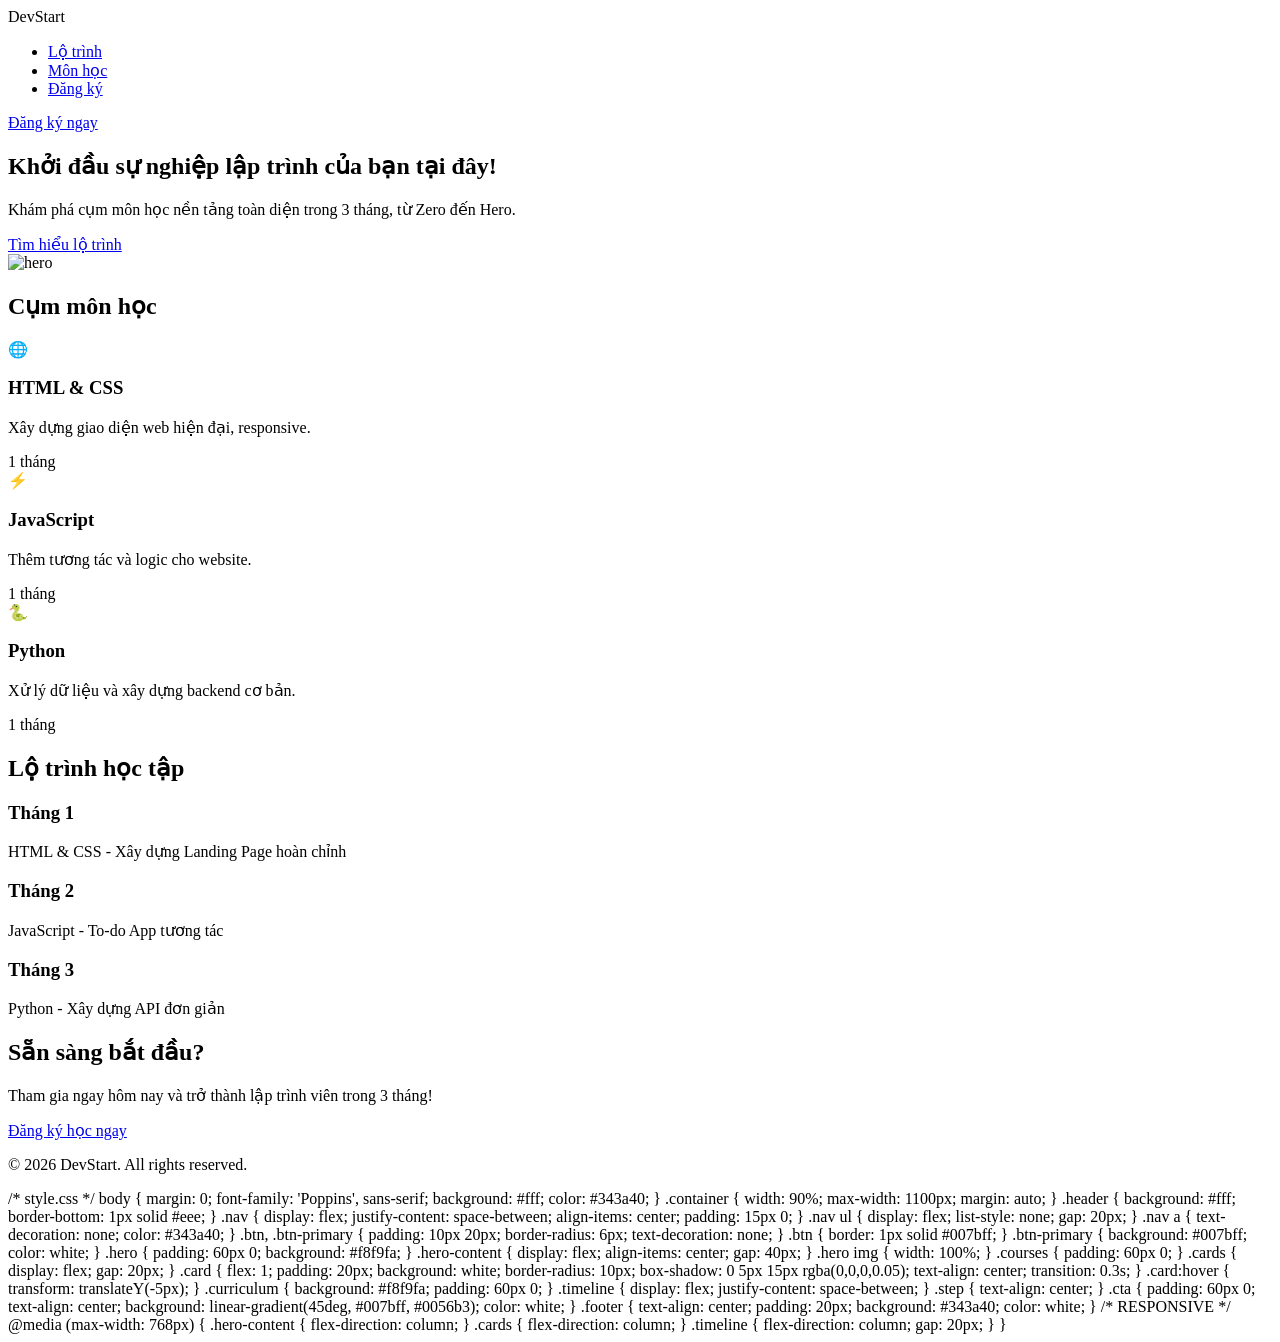
==== landingpage.html @ b5700e12 "finalassessment" ====
<!-- index.html -->
<!DOCTYPE html>
<html lang="vi">
<head>
  <meta charset="UTF-8">
  <meta name="viewport" content="width=device-width, initial-scale=1.0">
  <title>Landing Page - Lập trình cho người mới</title>
  <link href="https://fonts.googleapis.com/css2?family=Poppins:wght@300;400;600&display=swap" rel="stylesheet">
  <link rel="stylesheet" href="style.css">
</head>
<body>

<!-- HEADER -->
<header class="header">
  <div class="container nav">
    <div class="logo">DevStart</div>
    <nav>
      <ul>
        <li><a href="#curriculum">Lộ trình</a></li>
        <li><a href="#courses">Môn học</a></li>
        <li><a href="#cta">Đăng ký</a></li>
      </ul>
    </nav>
    <a href="#cta" class="btn">Đăng ký ngay</a>
  </div>
</header>

<!-- HERO -->
<section class="hero">
  <div class="container hero-content">
    <div class="text">
      <h1>Khởi đầu sự nghiệp lập trình của bạn tại đây!</h1>
      <p>Khám phá cụm môn học nền tảng toàn diện trong 3 tháng, từ Zero đến Hero.</p>
      <a href="#curriculum" class="btn-primary">Tìm hiểu lộ trình</a>
    </div>
    <div class="image">
      <img src="https://via.placeholder.com/500" alt="hero">
    </div>
  </div>
</section>

<!-- COURSES -->
<section id="courses" class="courses">
  <div class="container">
    <h2>Cụm môn học</h2>
    <div class="cards">
      <div class="card">
        <div class="icon">🌐</div>
        <h3>HTML & CSS</h3>
        <p>Xây dựng giao diện web hiện đại, responsive.</p>
        <span>1 tháng</span>
      </div>
      <div class="card">
        <div class="icon">⚡</div>
        <h3>JavaScript</h3>
        <p>Thêm tương tác và logic cho website.</p>
        <span>1 tháng</span>
      </div>
      <div class="card">
        <div class="icon">🐍</div>
        <h3>Python</h3>
        <p>Xử lý dữ liệu và xây dựng backend cơ bản.</p>
        <span>1 tháng</span>
      </div>
    </div>
  </div>
</section>

<!-- CURRICULUM -->
<section id="curriculum" class="curriculum">
  <div class="container">
    <h2>Lộ trình học tập</h2>
    <div class="timeline">
      <div class="step">
        <h3>Tháng 1</h3>
        <p>HTML & CSS - Xây dựng Landing Page hoàn chỉnh</p>
      </div>
      <div class="step">
        <h3>Tháng 2</h3>
        <p>JavaScript - To-do App tương tác</p>
      </div>
      <div class="step">
        <h3>Tháng 3</h3>
        <p>Python - Xây dựng API đơn giản</p>
      </div>
    </div>
  </div>
</section>

<!-- CTA -->
<section id="cta" class="cta">
  <div class="container">
    <h2>Sẵn sàng bắt đầu?</h2>
    <p>Tham gia ngay hôm nay và trở thành lập trình viên trong 3 tháng!</p>
    <a href="#" class="btn-primary">Đăng ký học ngay</a>
  </div>
</section>

<!-- FOOTER -->
<footer class="footer">
  <p>© 2026 DevStart. All rights reserved.</p>
</footer>

</body>
</html>

/* style.css */
body {
  margin: 0;
  font-family: 'Poppins', sans-serif;
  background: #fff;
  color: #343a40;
}

.container {
  width: 90%;
  max-width: 1100px;
  margin: auto;
}

.header {
  background: #fff;
  border-bottom: 1px solid #eee;
}

.nav {
  display: flex;
  justify-content: space-between;
  align-items: center;
  padding: 15px 0;
}

.nav ul {
  display: flex;
  list-style: none;
  gap: 20px;
}

.nav a {
  text-decoration: none;
  color: #343a40;
}

.btn, .btn-primary {
  padding: 10px 20px;
  border-radius: 6px;
  text-decoration: none;
}

.btn {
  border: 1px solid #007bff;
}

.btn-primary {
  background: #007bff;
  color: white;
}

.hero {
  padding: 60px 0;
  background: #f8f9fa;
}

.hero-content {
  display: flex;
  align-items: center;
  gap: 40px;
}

.hero img {
  width: 100%;
}

.courses {
  padding: 60px 0;
}

.cards {
  display: flex;
  gap: 20px;
}

.card {
  flex: 1;
  padding: 20px;
  background: white;
  border-radius: 10px;
  box-shadow: 0 5px 15px rgba(0,0,0,0.05);
  text-align: center;
  transition: 0.3s;
}

.card:hover {
  transform: translateY(-5px);
}

.curriculum {
  background: #f8f9fa;
  padding: 60px 0;
}

.timeline {
  display: flex;
  justify-content: space-between;
}

.step {
  text-align: center;
}

.cta {
  padding: 60px 0;
  text-align: center;
  background: linear-gradient(45deg, #007bff, #0056b3);
  color: white;
}

.footer {
  text-align: center;
  padding: 20px;
  background: #343a40;
  color: white;
}

/* RESPONSIVE */
@media (max-width: 768px) {
  .hero-content {
    flex-direction: column;
  }

  .cards {
    flex-direction: column;
  }

  .timeline {
    flex-direction: column;
    gap: 20px;
  }
}
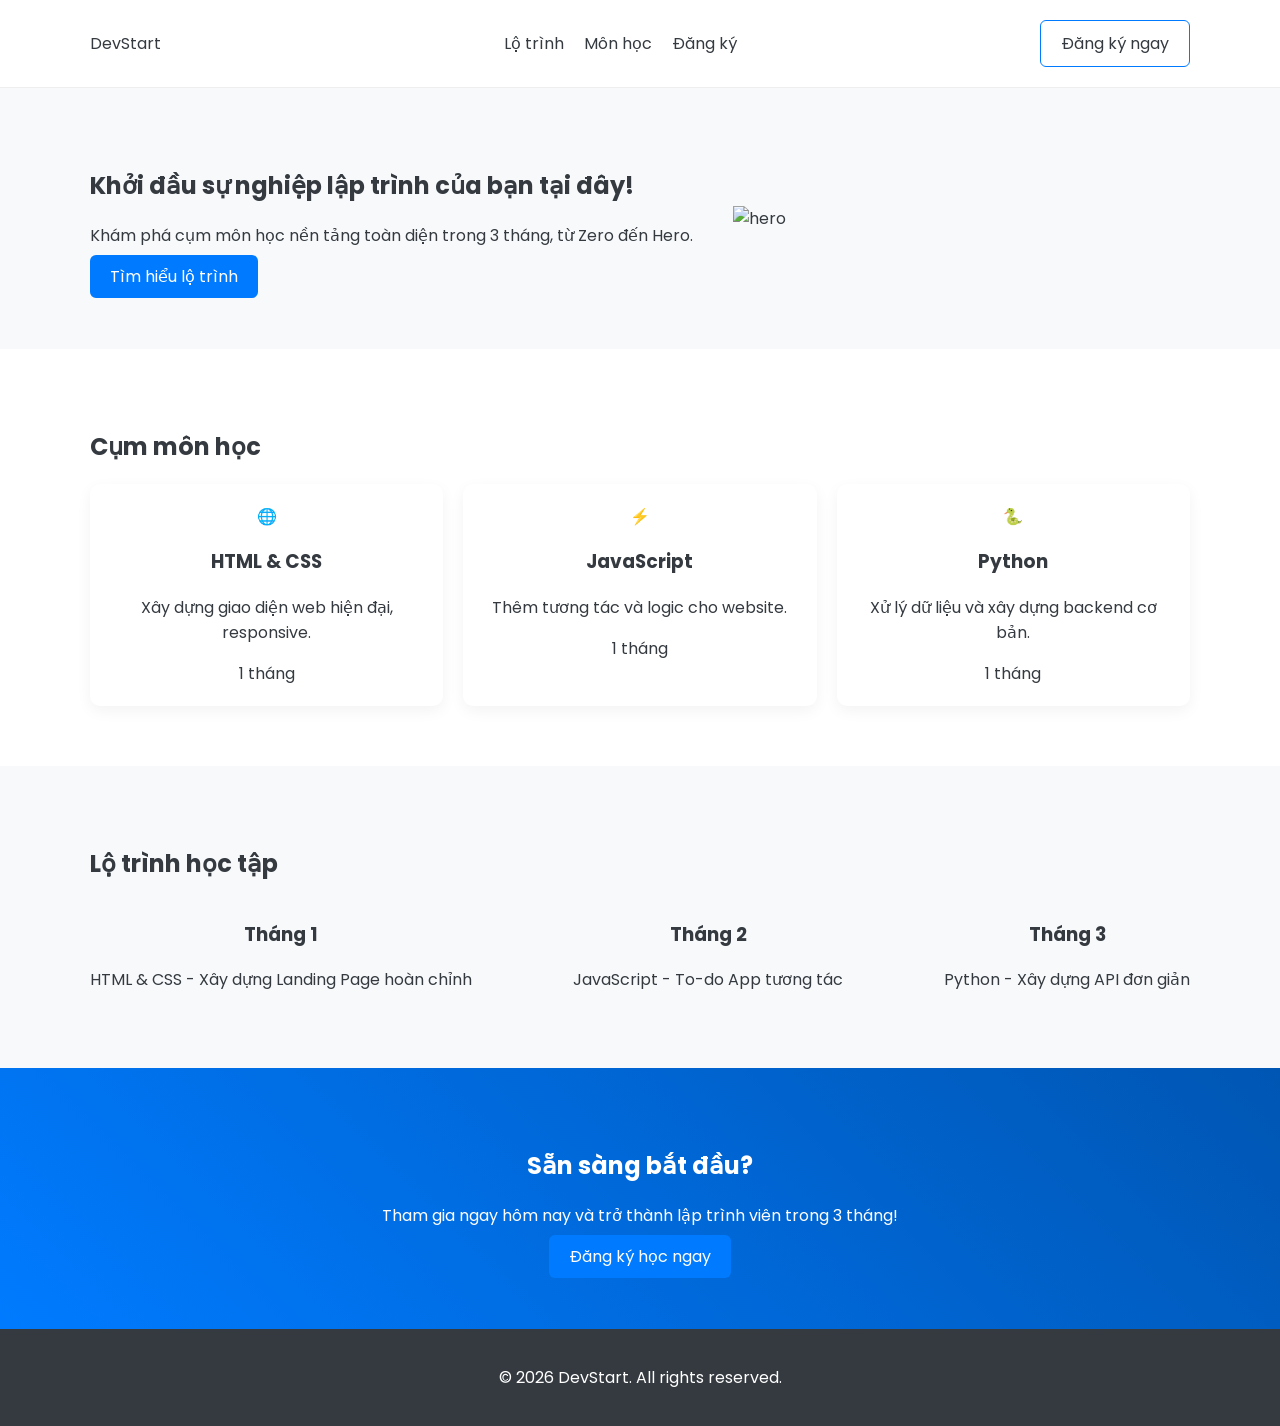
==== commit 14b326f5: "final" ====
--- a/landingpage.html
+++ b/landingpage.html
@@ -104,136 +104,3 @@
 </body>
 </html>
 
-/* style.css */
-body {
-  margin: 0;
-  font-family: 'Poppins', sans-serif;
-  background: #fff;
-  color: #343a40;
-}
-
-.container {
-  width: 90%;
-  max-width: 1100px;
-  margin: auto;
-}
-
-.header {
-  background: #fff;
-  border-bottom: 1px solid #eee;
-}
-
-.nav {
-  display: flex;
-  justify-content: space-between;
-  align-items: center;
-  padding: 15px 0;
-}
-
-.nav ul {
-  display: flex;
-  list-style: none;
-  gap: 20px;
-}
-
-.nav a {
-  text-decoration: none;
-  color: #343a40;
-}
-
-.btn, .btn-primary {
-  padding: 10px 20px;
-  border-radius: 6px;
-  text-decoration: none;
-}
-
-.btn {
-  border: 1px solid #007bff;
-}
-
-.btn-primary {
-  background: #007bff;
-  color: white;
-}
-
-.hero {
-  padding: 60px 0;
-  background: #f8f9fa;
-}
-
-.hero-content {
-  display: flex;
-  align-items: center;
-  gap: 40px;
-}
-
-.hero img {
-  width: 100%;
-}
-
-.courses {
-  padding: 60px 0;
-}
-
-.cards {
-  display: flex;
-  gap: 20px;
-}
-
-.card {
-  flex: 1;
-  padding: 20px;
-  background: white;
-  border-radius: 10px;
-  box-shadow: 0 5px 15px rgba(0,0,0,0.05);
-  text-align: center;
-  transition: 0.3s;
-}
-
-.card:hover {
-  transform: translateY(-5px);
-}
-
-.curriculum {
-  background: #f8f9fa;
-  padding: 60px 0;
-}
-
-.timeline {
-  display: flex;
-  justify-content: space-between;
-}
-
-.step {
-  text-align: center;
-}
-
-.cta {
-  padding: 60px 0;
-  text-align: center;
-  background: linear-gradient(45deg, #007bff, #0056b3);
-  color: white;
-}
-
-.footer {
-  text-align: center;
-  padding: 20px;
-  background: #343a40;
-  color: white;
-}
-
-/* RESPONSIVE */
-@media (max-width: 768px) {
-  .hero-content {
-    flex-direction: column;
-  }
-
-  .cards {
-    flex-direction: column;
-  }
-
-  .timeline {
-    flex-direction: column;
-    gap: 20px;
-  }
-}
--- a/style.css
+++ b/style.css
@@ -0,0 +1,133 @@
+/* style.css */
+body {
+  margin: 0;
+  font-family: 'Poppins', sans-serif;
+  background: #fff;
+  color: #343a40;
+}
+
+.container {
+  width: 90%;
+  max-width: 1100px;
+  margin: auto;
+}
+
+.header {
+  background: #fff;
+  border-bottom: 1px solid #eee;
+}
+
+.nav {
+  display: flex;
+  justify-content: space-between;
+  align-items: center;
+  padding: 15px 0;
+}
+
+.nav ul {
+  display: flex;
+  list-style: none;
+  gap: 20px;
+}
+
+.nav a {
+  text-decoration: none;
+  color: #343a40;
+}
+
+.btn, .btn-primary {
+  padding: 10px 20px;
+  border-radius: 6px;
+  text-decoration: none;
+}
+
+.btn {
+  border: 1px solid #007bff;
+}
+
+.btn-primary {
+  background: #007bff;
+  color: white;
+}
+
+.hero {
+  padding: 60px 0;
+  background: #f8f9fa;
+}
+
+.hero-content {
+  display: flex;
+  align-items: center;
+  gap: 40px;
+}
+
+.hero img {
+  width: 100%;
+}
+
+.courses {
+  padding: 60px 0;
+}
+
+.cards {
+  display: flex;
+  gap: 20px;
+}
+
+.card {
+  flex: 1;
+  padding: 20px;
+  background: white;
+  border-radius: 10px;
+  box-shadow: 0 5px 15px rgba(0,0,0,0.05);
+  text-align: center;
+  transition: 0.3s;
+}
+
+.card:hover {
+  transform: translateY(-5px);
+}
+
+.curriculum {
+  background: #f8f9fa;
+  padding: 60px 0;
+}
+
+.timeline {
+  display: flex;
+  justify-content: space-between;
+}
+
+.step {
+  text-align: center;
+}
+
+.cta {
+  padding: 60px 0;
+  text-align: center;
+  background: linear-gradient(45deg, #007bff, #0056b3);
+  color: white;
+}
+
+.footer {
+  text-align: center;
+  padding: 20px;
+  background: #343a40;
+  color: white;
+}
+
+/* RESPONSIVE */
+@media (max-width: 768px) {
+  .hero-content {
+    flex-direction: column;
+  }
+
+  .cards {
+    flex-direction: column;
+  }
+
+  .timeline {
+    flex-direction: column;
+    gap: 20px;
+  }
+}
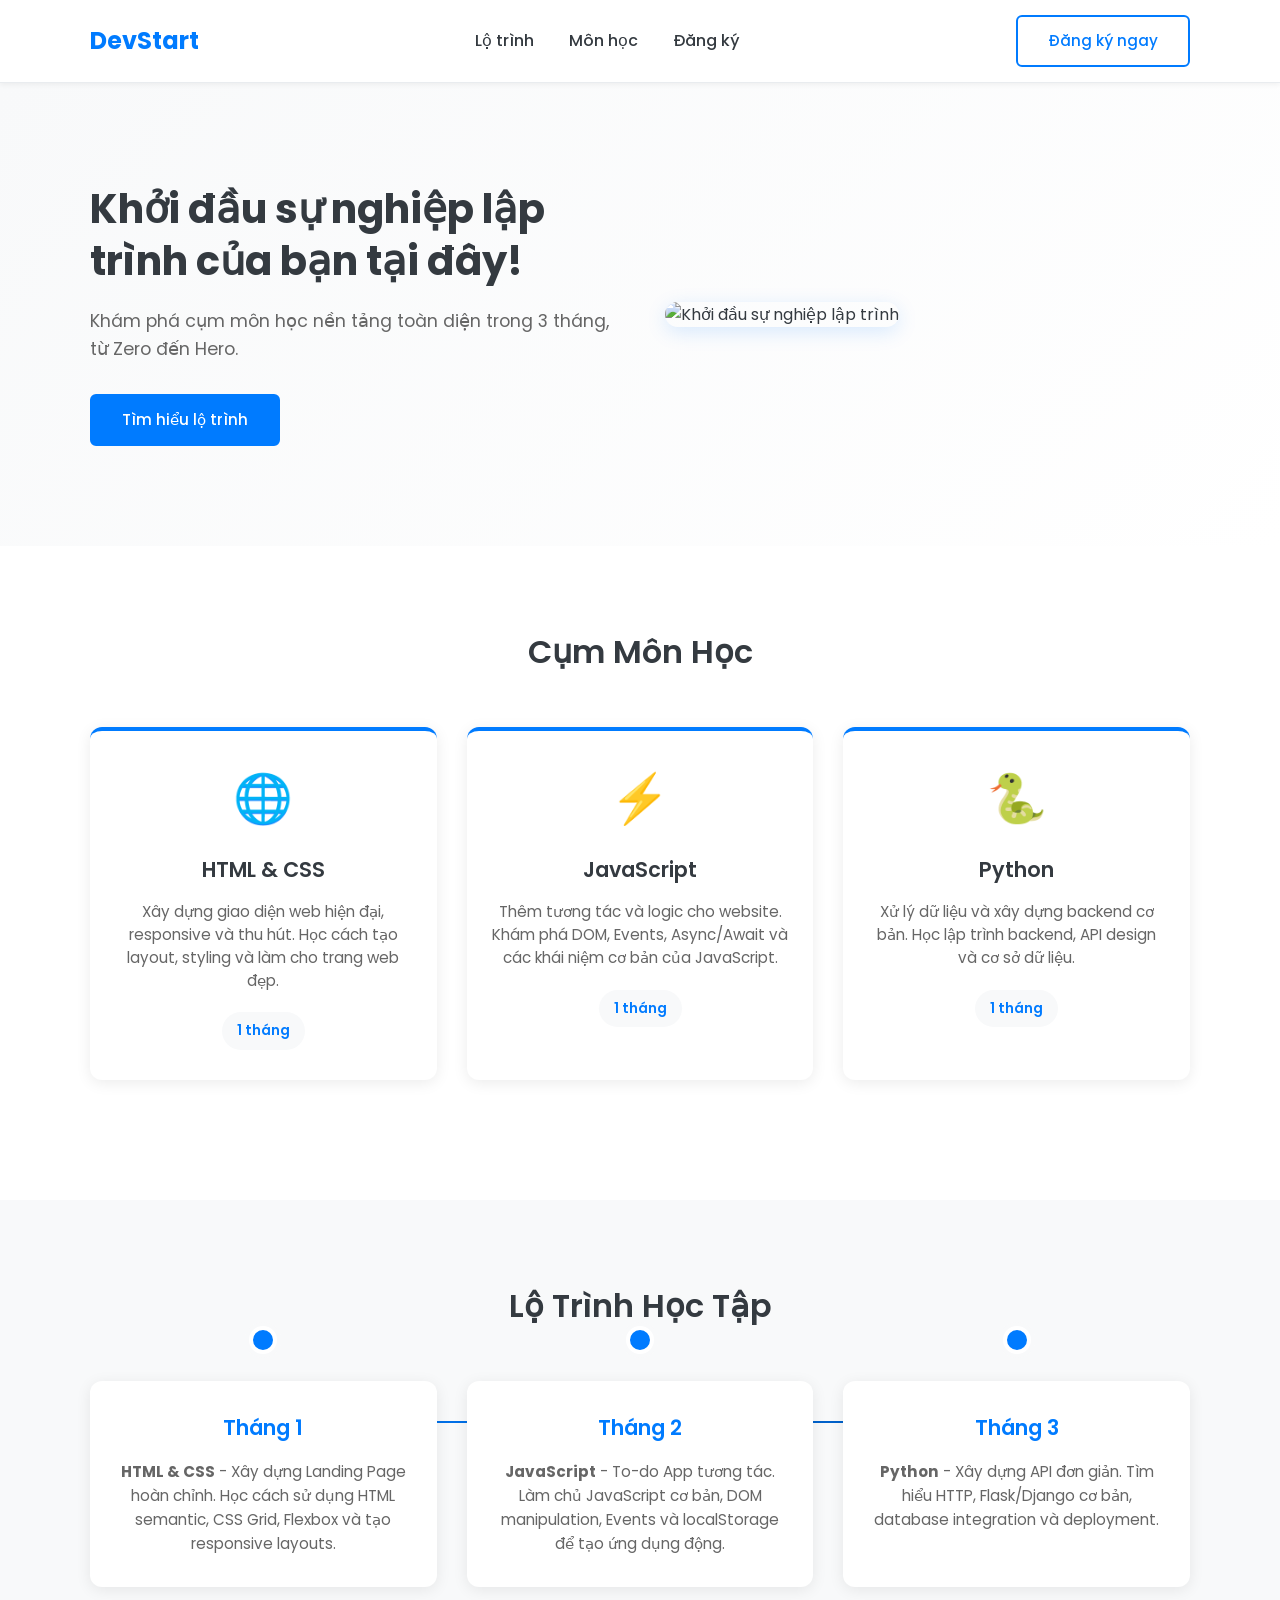
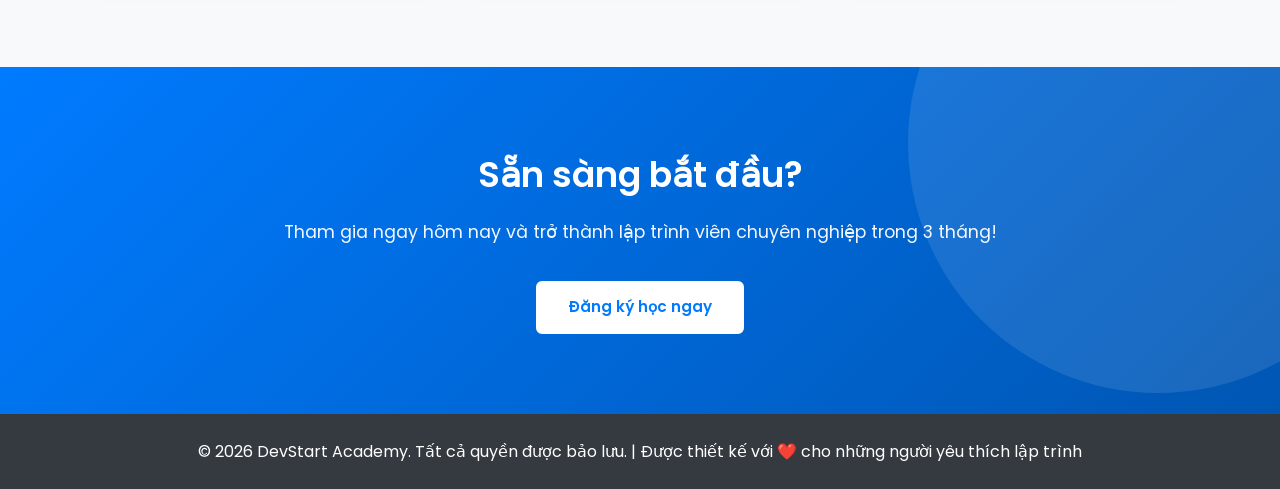
==== commit a698f3dd: "final" ====
--- a/landingpage.html
+++ b/landingpage.html
@@ -1,19 +1,24 @@
-<!-- index.html -->
 <!DOCTYPE html>
 <html lang="vi">
 <head>
   <meta charset="UTF-8">
   <meta name="viewport" content="width=device-width, initial-scale=1.0">
-  <title>Landing Page - Lập trình cho người mới</title>
-  <link href="https://fonts.googleapis.com/css2?family=Poppins:wght@300;400;600&display=swap" rel="stylesheet">
+  <title>DevStart - Khởi đầu sự nghiệp lập trình của bạn</title>
+  <!-- Google Fonts: Poppins for modern, clean typography -->
+  <link href="https://fonts.googleapis.com/css2?family=Poppins:wght@300;400;500;600;700&display=swap" rel="stylesheet">
   <link rel="stylesheet" href="style.css">
 </head>
 <body>
 
-<!-- HEADER -->
+<!-- ===============================================
+     HEADER / NAVIGATION
+     =============================================== -->
 <header class="header">
   <div class="container nav">
+    <!-- LOGO -->
     <div class="logo">DevStart</div>
+    
+    <!-- NAVIGATION MENU -->
     <nav>
       <ul>
         <li><a href="#curriculum">Lộ trình</a></li>
@@ -21,84 +26,118 @@
         <li><a href="#cta">Đăng ký</a></li>
       </ul>
     </nav>
+    
+    <!-- CTA BUTTON -->
     <a href="#cta" class="btn">Đăng ký ngay</a>
   </div>
 </header>
 
-<!-- HERO -->
+<!-- ===============================================
+     HERO SECTION
+     Main attraction with headline and image
+     =============================================== -->
 <section class="hero">
   <div class="container hero-content">
+    <!-- HERO TEXT SECTION -->
     <div class="text">
       <h1>Khởi đầu sự nghiệp lập trình của bạn tại đây!</h1>
       <p>Khám phá cụm môn học nền tảng toàn diện trong 3 tháng, từ Zero đến Hero.</p>
       <a href="#curriculum" class="btn-primary">Tìm hiểu lộ trình</a>
     </div>
+    
+    <!-- HERO IMAGE SECTION -->
     <div class="image">
-      <img src="https://via.placeholder.com/500" alt="hero">
+      <img src="https://via.placeholder.com/500x400?text=Web+Development+Journey" alt="Khởi đầu sự nghiệp lập trình">
     </div>
   </div>
 </section>
 
-<!-- COURSES -->
+<!-- ===============================================
+     COURSES SECTION
+     Display the 3 main courses with cards
+     =============================================== -->
 <section id="courses" class="courses">
   <div class="container">
-    <h2>Cụm môn học</h2>
+    <h2>Cụm Môn Học</h2>
+    
+    <!-- COURSES CARDS -->
     <div class="cards">
+      <!-- COURSE 1: HTML & CSS -->
       <div class="card">
         <div class="icon">🌐</div>
         <h3>HTML & CSS</h3>
-        <p>Xây dựng giao diện web hiện đại, responsive.</p>
+        <p>Xây dựng giao diện web hiện đại, responsive và thu hút. Học cách tạo layout, styling và làm cho trang web đẹp.</p>
         <span>1 tháng</span>
       </div>
+      
+      <!-- COURSE 2: JAVASCRIPT -->
       <div class="card">
         <div class="icon">⚡</div>
         <h3>JavaScript</h3>
-        <p>Thêm tương tác và logic cho website.</p>
+        <p>Thêm tương tác và logic cho website. Khám phá DOM, Events, Async/Await và các khái niệm cơ bản của JavaScript.</p>
         <span>1 tháng</span>
       </div>
+      
+      <!-- COURSE 3: PYTHON -->
       <div class="card">
         <div class="icon">🐍</div>
         <h3>Python</h3>
-        <p>Xử lý dữ liệu và xây dựng backend cơ bản.</p>
+        <p>Xử lý dữ liệu và xây dựng backend cơ bản. Học lập trình backend, API design và cơ sở dữ liệu.</p>
         <span>1 tháng</span>
       </div>
     </div>
   </div>
 </section>
 
-<!-- CURRICULUM -->
+<!-- ===============================================
+     CURRICULUM / LEARNING ROADMAP
+     Display the 3-month learning timeline
+     =============================================== -->
 <section id="curriculum" class="curriculum">
   <div class="container">
-    <h2>Lộ trình học tập</h2>
+    <h2>Lộ Trình Học Tập</h2>
+    
+    <!-- TIMELINE STEPS -->
     <div class="timeline">
+      <!-- MONTH 1: HTML & CSS -->
       <div class="step">
         <h3>Tháng 1</h3>
-        <p>HTML & CSS - Xây dựng Landing Page hoàn chỉnh</p>
+        <p><strong>HTML & CSS</strong> - Xây dựng Landing Page hoàn chỉnh. Học cách sử dụng HTML semantic, CSS Grid, Flexbox và tạo responsive layouts.</p>
       </div>
+      
+      <!-- MONTH 2: JAVASCRIPT -->
       <div class="step">
         <h3>Tháng 2</h3>
-        <p>JavaScript - To-do App tương tác</p>
+        <p><strong>JavaScript</strong> - To-do App tương tác. Làm chủ JavaScript cơ bản, DOM manipulation, Events và localStorage để tạo ứng dụng động.</p>
       </div>
+      
+      <!-- MONTH 3: PYTHON -->
       <div class="step">
         <h3>Tháng 3</h3>
-        <p>Python - Xây dựng API đơn giản</p>
+        <p><strong>Python</strong> - Xây dựng API đơn giản. Tìm hiểu HTTP, Flask/Django cơ bản, database integration và deployment.</p>
       </div>
     </div>
   </div>
 </section>
 
-<!-- CTA -->
+<!-- ===============================================
+     CALL-TO-ACTION SECTION
+     Strong call-to-action for conversion
+     =============================================== -->
 <section id="cta" class="cta">
   <div class="container">
     <h2>Sẵn sàng bắt đầu?</h2>
-    <p>Tham gia ngay hôm nay và trở thành lập trình viên trong 3 tháng!</p>
+    <p>Tham gia ngay hôm nay và trở thành lập trình viên chuyên nghiệp trong 3 tháng!</p>
     <a href="#" class="btn-primary">Đăng ký học ngay</a>
   </div>
 </section>
 
-<!-- FOOTER -->
+<!-- ===============================================
+     FOOTER
+     Copyright and closing information
+     =============================================== -->
 <footer class="footer">
-  <p>© 2026 DevStart. All rights reserved.</p>
+  <p>&copy; 2026 DevStart Academy. Tất cả quyền được bảo lưu. | Được thiết kế với ❤️ cho những người yêu thích lập trình</p>
 </footer>
 
 </body>
--- a/style.css
+++ b/style.css
@@ -1,20 +1,122 @@
-/* style.css */
+/* ========================================
+   LANDING PAGE - DEVSTART
+   Modern & Responsive CSS
+   ======================================== */
+
+/* ROOT & GENERAL STYLES */
+* {
+  margin: 0;
+  padding: 0;
+  box-sizing: border-box;
+}
+
+:root {
+  --primary-color: #007bff;
+  --primary-dark: #0056b3;
+  --light-bg: #f8f9fa;
+  --dark-text: #343a40;
+  --white: #fff;
+  --border-color: #e9ecef;
+  --shadow: 0 5px 20px rgba(0, 123, 255, 0.15);
+  --shadow-hover: 0 10px 30px rgba(0, 123, 255, 0.25);
+}
+
+html {
+  scroll-behavior: smooth;
+}
+
 body {
   margin: 0;
   font-family: 'Poppins', sans-serif;
-  background: #fff;
-  color: #343a40;
-}
-
+  background: var(--white);
+  color: var(--dark-text);
+  line-height: 1.6;
+}
+
+/* CONTAINER FOR ALL SECTIONS */
 .container {
   width: 90%;
   max-width: 1100px;
-  margin: auto;
-}
-
+  margin: 0 auto;
+}
+
+/* TYPOGRAPHY */
+h1, h2, h3, h4, h5, h6 {
+  font-weight: 600;
+  margin-bottom: 15px;
+  color: var(--dark-text);
+}
+
+h1 {
+  font-size: 2.5rem;
+  line-height: 1.2;
+  font-weight: 700;
+}
+
+h2 {
+  font-size: 2rem;
+  margin-bottom: 40px;
+  text-align: center;
+}
+
+h3 {
+  font-size: 1.25rem;
+}
+
+p {
+  font-size: 1rem;
+  margin-bottom: 20px;
+}
+
+/* BUTTONS - SHARED STYLES */
+.btn, .btn-primary {
+  display: inline-block;
+  padding: 12px 30px;
+  border-radius: 6px;
+  text-decoration: none;
+  font-weight: 500;
+  font-size: 0.95rem;
+  transition: all 0.3s ease;
+  cursor: pointer;
+  border: none;
+}
+
+.btn {
+  background: var(--white);
+  color: var(--primary-color);
+  border: 2px solid var(--primary-color);
+}
+
+.btn:hover {
+  background: var(--primary-color);
+  color: var(--white);
+  transform: translateY(-2px);
+  box-shadow: 0 5px 15px rgba(0, 123, 255, 0.3);
+}
+
+.btn-primary {
+  background: var(--primary-color);
+  color: var(--white);
+  border: 2px solid var(--primary-color);
+}
+
+.btn-primary:hover {
+  background: var(--primary-dark);
+  border-color: var(--primary-dark);
+  transform: translateY(-2px);
+  box-shadow: var(--shadow-hover);
+}
+
+/* ========================================
+   HEADER / NAVIGATION
+   ======================================== */
 .header {
-  background: #fff;
-  border-bottom: 1px solid #eee;
+  background: var(--white);
+  border-bottom: 1px solid var(--border-color);
+  position: sticky;
+  top: 0;
+  z-index: 100;
+  box-shadow: 0 2px 5px rgba(0, 0, 0, 0.05);
 }
 
 .nav {
@@ -24,110 +126,620 @@
   padding: 15px 0;
 }
 
-.nav ul {
+.logo {
+  font-size: 1.5rem;
+  font-weight: 700;
+  color: var(--primary-color);
+  text-decoration: none;
+  transition: all 0.3s ease;
+}
+
+.logo:hover {
+  color: var(--primary-dark);
+}
+
+/* NAVIGATION MENU */
+nav ul {
   display: flex;
   list-style: none;
-  gap: 20px;
-}
-
-.nav a {
+  gap: 35px;
+  margin: 0;
+  padding: 0;
+}
+
+nav a {
   text-decoration: none;
-  color: #343a40;
-}
-
-.btn, .btn-primary {
-  padding: 10px 20px;
-  border-radius: 6px;
-  text-decoration: none;
-}
-
-.btn {
-  border: 1px solid #007bff;
-}
-
-.btn-primary {
-  background: #007bff;
-  color: white;
-}
-
+  color: var(--dark-text);
+  font-weight: 500;
+  transition: color 0.3s ease;
+  position: relative;
+}
+
+nav a:after {
+  content: '';
+  position: absolute;
+  bottom: -5px;
+  left: 0;
+  width: 0;
+  height: 2px;
+  background: var(--primary-color);
+  transition: width 0.3s ease;
+}
+
+nav a:hover {
+  color: var(--primary-color);
+}
+
+nav a:hover:after {
+  width: 100%;
+}
+
+/* ========================================
+   HERO SECTION
+   ======================================== */
 .hero {
-  padding: 60px 0;
-  background: #f8f9fa;
+  padding: 100px 0;
+  background: linear-gradient(135deg, var(--light-bg) 0%, var(--white) 100%);
 }
 
 .hero-content {
   display: flex;
   align-items: center;
-  gap: 40px;
+  gap: 50px;
+}
+
+.hero .text {
+  flex: 1;
+  animation: fadeInLeft 0.8s ease;
+}
+
+.hero .text h1 {
+  color: var(--dark-text);
+  margin-bottom: 20px;
+  line-height: 1.3;
+}
+
+.hero .text p {
+  font-size: 1.1rem;
+  color: #666;
+  margin-bottom: 30px;
+}
+
+.hero .image {
+  flex: 1;
+  animation: fadeInRight 0.8s ease;
 }
 
 .hero img {
   width: 100%;
-}
-
+  height: auto;
+  border-radius: 15px;
+  box-shadow: var(--shadow);
+  transition: transform 0.3s ease;
+}
+
+.hero img:hover {
+  transform: scale(1.03);
+}
+
+/* ========================================
+   COURSES SECTION
+   ======================================== */
 .courses {
-  padding: 60px 0;
-}
-
+  padding: 80px 0;
+  background: var(--white);
+}
+
+.courses h2 {
+  margin-bottom: 50px;
+}
+
+/* CARDS CONTAINER */
 .cards {
   display: flex;
-  gap: 20px;
-}
-
+  gap: 30px;
+  margin-bottom: 40px;
+}
+
+/* INDIVIDUAL CARD */
 .card {
   flex: 1;
-  padding: 20px;
-  background: white;
-  border-radius: 10px;
-  box-shadow: 0 5px 15px rgba(0,0,0,0.05);
+  padding: 30px 25px;
+  background: var(--white);
+  border-radius: 12px;
+  box-shadow: 0 3px 15px rgba(0, 0, 0, 0.08);
   text-align: center;
-  transition: 0.3s;
+  transition: all 0.3s ease;
+  border-top: 4px solid transparent;
+  border-top-color: var(--primary-color);
 }
 
 .card:hover {
-  transform: translateY(-5px);
-}
-
+  transform: translateY(-10px);
+  box-shadow: var(--shadow);
+  border-top-color: var(--primary-dark);
+}
+
+.card .icon {
+  font-size: 3rem;
+  margin-bottom: 15px;
+  display: block;
+  animation: bounce 2s infinite;
+}
+
+.card h3 {
+  font-size: 1.3rem;
+  margin: 15px 0;
+  color: var(--dark-text);
+}
+
+.card p {
+  color: #666;
+  font-size: 0.95rem;
+  margin-bottom: 20px;
+  line-height: 1.5;
+}
+
+.card span {
+  display: inline-block;
+  background: var(--light-bg);
+  color: var(--primary-color);
+  padding: 8px 15px;
+  border-radius: 20px;
+  font-size: 0.85rem;
+  font-weight: 600;
+}
+
+/* BOUNCE ANIMATION FOR ICONS */
+@keyframes bounce {
+  0%, 100% { transform: translateY(0); }
+  50% { transform: translateY(-10px); }
+}
+
+@keyframes fadeInLeft {
+  from {
+    opacity: 0;
+    transform: translateX(-50px);
+  }
+  to {
+    opacity: 1;
+    transform: translateX(0);
+  }
+}
+
+@keyframes fadeInRight {
+  from {
+    opacity: 0;
+    transform: translateX(50px);
+  }
+  to {
+    opacity: 1;
+    transform: translateX(0);
+  }
+}
+
+/* ========================================
+   CURRICULUM / TIMELINE SECTION
+   ======================================== */
 .curriculum {
-  background: #f8f9fa;
-  padding: 60px 0;
+  background: var(--light-bg);
+  padding: 80px 0;
+}
+
+.curriculum h2 {
+  margin-bottom: 50px;
 }
 
 .timeline {
   display: flex;
   justify-content: space-between;
-}
-
+  gap: 30px;
+  position: relative;
+}
+
+/* TIMELINE CONNECTOR LINE */
+.timeline::before {
+  content: '';
+  position: absolute;
+  top: 40px;
+  left: 5%;
+  right: 5%;
+  height: 2px;
+  background: linear-gradient(90deg, var(--primary-color), var(--primary-dark));
+  z-index: 0;
+}
+
+/* TIMELINE STEP */
 .step {
+  flex: 1;
+  background: var(--white);
+  padding: 30px 25px;
+  border-radius: 12px;
   text-align: center;
-}
-
+  box-shadow: 0 3px 15px rgba(0, 0, 0, 0.08);
+  position: relative;
+  z-index: 1;
+  transition: all 0.3s ease;
+}
+
+.step::before {
+  content: '';
+  position: absolute;
+  top: -55px;
+  left: 50%;
+  transform: translateX(-50%);
+  width: 20px;
+  height: 20px;
+  background: var(--primary-color);
+  border: 4px solid var(--white);
+  border-radius: 50%;
+  box-shadow: 0 0 0 4px var(--light-bg);
+}
+
+.step:hover {
+  transform: translateY(-8px);
+  box-shadow: var(--shadow);
+  background: linear-gradient(135deg, var(--primary-color), var(--primary-dark));
+  color: var(--white);
+}
+
+.step h3 {
+  font-size: 1.3rem;
+  margin-bottom: 15px;
+  color: var(--primary-color);
+}
+
+.step:hover h3 {
+  color: var(--white);
+}
+
+.step p {
+  color: #666;
+  font-size: 0.95rem;
+  margin: 0;
+}
+
+.step:hover p {
+  color: rgba(255, 255, 255, 0.9);
+}
+
+/* ========================================
+   CALL-TO-ACTION SECTION
+   ======================================== */
 .cta {
-  padding: 60px 0;
+  padding: 80px 0;
   text-align: center;
-  background: linear-gradient(45deg, #007bff, #0056b3);
-  color: white;
-}
-
+  background: linear-gradient(135deg, var(--primary-color), var(--primary-dark));
+  color: var(--white);
+  position: relative;
+  overflow: hidden;
+}
+
+/* CTA BACKGROUND DECORATION */
+.cta::before {
+  content: '';
+  position: absolute;
+  top: -50%;
+  right: -10%;
+  width: 500px;
+  height: 500px;
+  background: rgba(255, 255, 255, 0.1);
+  border-radius: 50%;
+  z-index: 0;
+}
+
+.cta .container {
+  position: relative;
+  z-index: 1;
+}
+
+.cta h2 {
+  font-size: 2.2rem;
+  color: var(--white);
+  margin-bottom: 15px;
+}
+
+.cta p {
+  font-size: 1.1rem;
+  margin-bottom: 35px;
+  color: rgba(255, 255, 255, 0.95);
+}
+
+.cta .btn-primary {
+  background: var(--white);
+  color: var(--primary-color);
+  border: 2px solid var(--white);
+  font-weight: 600;
+}
+
+.cta .btn-primary:hover {
+  background: var(--primary-color);
+  color: var(--white);
+}
+
+/* ========================================
+   FOOTER
+   ======================================== */
 .footer {
   text-align: center;
-  padding: 20px;
-  background: #343a40;
-  color: white;
-}
-
-/* RESPONSIVE */
+  padding: 25px;
+  background: var(--dark-text);
+  color: var(--white);
+  font-size: 0.9rem;
+}
+
+.footer p {
+  margin: 0;
+}
+
+/* ========================================
+   RESPONSIVE DESIGN - TABLET (768px and below)
+   ======================================== */
 @media (max-width: 768px) {
+  h1 {
+    font-size: 1.8rem;
+  }
+
+  h2 {
+    font-size: 1.5rem;
+  }
+
+  /* HEADER - TABLET */
+  nav ul {
+    gap: 15px;
+  }
+
+  .btn {
+    padding: 10px 16px;
+    font-size: 0.85rem;
+  }
+
+  .btn-primary {
+    padding: 10px 16px;
+    font-size: 0.85rem;
+  }
+
+  /* HERO - TABLET */
+  .hero {
+    padding: 60px 0;
+  }
+
   .hero-content {
     flex-direction: column;
-  }
-
+    gap: 30px;
+  }
+
+  .hero .text h1 {
+    font-size: 1.8rem;
+  }
+
+  .hero .text p {
+    font-size: 1rem;
+  }
+
+  /* CARDS - TABLET */
   .cards {
     flex-direction: column;
-  }
-
+    gap: 20px;
+  }
+
+  .card {
+    padding: 25px 20px;
+  }
+
+  .card .icon {
+    font-size: 2.5rem;
+  }
+
+  /* TIMELINE - TABLET */
   .timeline {
     flex-direction: column;
-    gap: 20px;
-  }
-}
+    gap: 40px;
+  }
+
+  .timeline::before {
+    left: 20px;
+    right: auto;
+    width: 2px;
+    height: calc(100% - 40px);
+    top: 50px;
+  }
+
+  .step::before {
+    left: 0;
+    transform: translateX(-32px);
+  }
+
+  /* CTA - TABLET */
+  .cta {
+    padding: 60px 0;
+  }
+
+  .cta h2 {
+    font-size: 1.6rem;
+  }
+
+  .cta p {
+    font-size: 1rem;
+  }
+
+  .cta::before {
+    width: 350px;
+    height: 350px;
+  }
+}
+
+/* ========================================
+   RESPONSIVE DESIGN - MOBILE (480px and below)
+   ======================================== */
+@media (max-width: 480px) {
+  .container {
+    width: 95%;
+  }
+
+  h1 {
+    font-size: 1.5rem;
+  }
+
+  h2 {
+    font-size: 1.25rem;
+  }
+
+  /* HEADER - MOBILE */
+  .nav {
+    padding: 12px 0;
+    flex-wrap: wrap;
+  }
+
+  .logo {
+    font-size: 1.2rem;
+    width: 100%;
+    margin-bottom: 10px;
+  }
+
+  nav {
+    width: 100%;
+  }
+
+  nav ul {
+    width: 100%;
+    flex-direction: column;
+    gap: 10px;
+    padding-top: 10px;
+    border-top: 1px solid var(--border-color);
+  }
+
+  nav a {
+    font-size: 0.9rem;
+  }
+
+  .header .btn {
+    width: 100%;
+    text-align: center;
+    margin-top: 10px;
+  }
+
+  /* HERO - MOBILE */
+  .hero {
+    padding: 40px 0;
+  }
+
+  .hero .text h1 {
+    font-size: 1.5rem;
+    margin-bottom: 15px;
+  }
+
+  .hero .text p {
+    font-size: 0.9rem;
+  }
+
+  .hero .btn-primary {
+    display: block;
+    width: 100%;
+    text-align: center;
+  }
+
+  /* CARDS - MOBILE */
+  .courses {
+    padding: 40px 0;
+  }
+
+  .card {
+    padding: 20px 15px;
+  }
+
+  .card h3 {
+    font-size: 1.1rem;
+  }
+
+  .card p {
+    font-size: 0.85rem;
+  }
+
+  /* CURRICULUM - MOBILE */
+  .curriculum {
+    padding: 40px 0;
+  }
+
+  .step {
+    padding: 25px 15px;
+  }
+
+  .step h3 {
+    font-size: 1.1rem;
+  }
+
+  .step p {
+    font-size: 0.85rem;
+  }
+
+  /* CTA - MOBILE */
+  .cta {
+    padding: 40px 0;
+  }
+
+  .cta h2 {
+    font-size: 1.3rem;
+  }
+
+  .cta p {
+    font-size: 0.95rem;
+  }
+
+  .cta .btn-primary {
+    display: block;
+    width: 100%;
+  }
+
+  .cta::before {
+    width: 250px;
+    height: 250px;
+    right: -20%;
+    top: -30%;
+  }
+
+  .footer {
+    padding: 20px;
+    font-size: 0.8rem;
+  }
+}
+
+/* ========================================
+   EXTRA SMALL DEVICES (320px and below)
+   ======================================== */
+@media (max-width: 320px) {
+  h1 {
+    font-size: 1.2rem;
+  }
+
+  h2 {
+    font-size: 1rem;
+  }
+
+  .hero .text h1 {
+    font-size: 1.2rem;
+  }
+
+  .card .icon {
+    font-size: 2rem;
+  }
+
+  nav ul {
+    gap: 5px;
+  }
+}
+
+/* ========================================
+   UTILITY CLASSES
+   ======================================== */
+.text-center {
+  text-align: center;
+}
+
+.mt-20 {
+  margin-top: 20px;
+}
+
+.mb-20 {
+  margin-bottom: 20px;
+}
